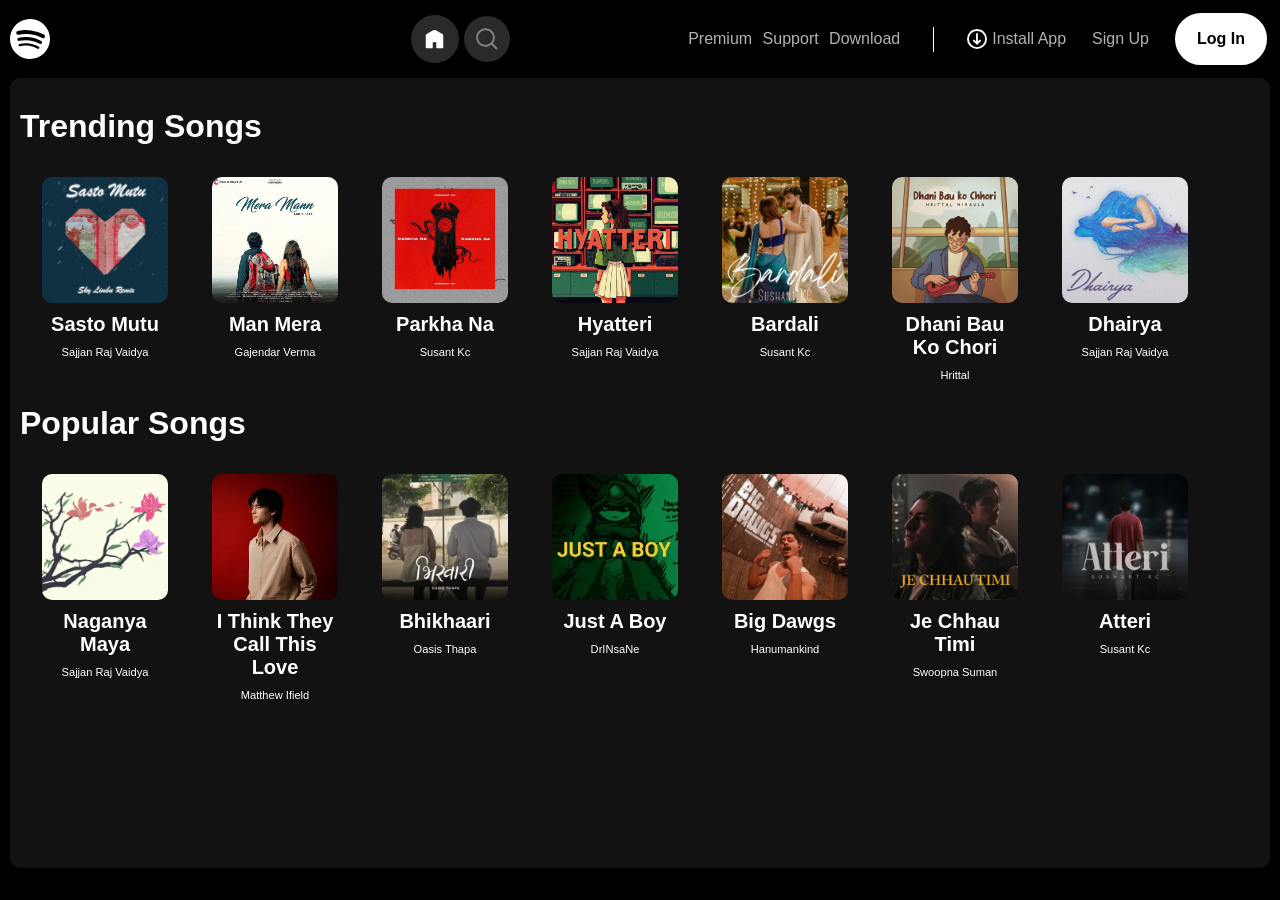
==== index.html @ b08d6bfc "Rename Spotify.html to index.html" ====
<!doctype html>
<html lang="en">
  <head>
    <meta charset="UTF-8" />
    <meta name="viewport" content="width=device-width, initial-scale=1.0" />
    <link rel="stylesheet" href="Spotify.css" />
    <title>Document</title>
  </head>
  <body>
    <header>
      <nav class="navbar">
        <div class="hamburger">
          <svg
            xmlns="http://www.w3.org/2000/svg"
            viewBox="0 0 24 24"
            width="24"
            height="24"
            color="currentColor"
            fill="white"
            stroke="currentColor"
            stroke-width="1.5"
            stroke-linecap="round"
            stroke-linejoin="round"
          >
            <path d="M4 5L20 5" />
            <path d="M4 12L20 12" />
            <path d="M4 19L20 19" />
          </svg>
        </div>
        <div class="logo">
          <svg
            role="img"
            viewBox="0 0 24 24"
            class="e-91000-logo e-91000-baseline"
            aria-label="Spotify"
            aria-hidden="false"
            width="40"
            height="40"
            data-encore-id="logoSpotify"
            style="--encore-logo-fill-color: var(--decorative-base)"
          >
            <title>Spotify</title>
            <path
              fill="#fefffe"
              d="M13.427.01C6.805-.253 1.224 4.902.961 11.524.698 18.147 5.853 23.728 12.476 23.99c6.622.263 12.203-4.892 12.466-11.514S20.049.272 13.427.01m5.066 17.579a.717.717 0 0 1-.977.268 14.4 14.4 0 0 0-5.138-1.747 14.4 14.4 0 0 0-5.42.263.717.717 0 0 1-.338-1.392c1.95-.474 3.955-.571 5.958-.29 2.003.282 3.903.928 5.647 1.92a.717.717 0 0 1 .268.978m1.577-3.15a.93.93 0 0 1-1.262.376 17.7 17.7 0 0 0-5.972-1.96 17.7 17.7 0 0 0-6.281.238.93.93 0 0 1-1.11-.71.93.93 0 0 1 .71-1.11 19.5 19.5 0 0 1 6.94-.262 19.5 19.5 0 0 1 6.599 2.165c.452.245.62.81.376 1.263m1.748-3.551a1.147 1.147 0 0 1-1.546.488 21.4 21.4 0 0 0-6.918-2.208 21.4 21.4 0 0 0-7.259.215 1.146 1.146 0 0 1-.456-2.246 23.7 23.7 0 0 1 8.034-.24 23.7 23.7 0 0 1 7.657 2.445c.561.292.78.984.488 1.546m13.612-.036-.832-.247c-1.67-.495-2.14-.681-2.14-1.353 0-.637.708-1.327 2.264-1.327 1.539 0 2.839.752 3.51 1.31.116.096.24.052.24-.098V6.935c0-.097-.027-.15-.098-.203-.83-.62-2.272-1.07-3.723-1.07-2.953 0-4.722 1.68-4.722 3.59 0 2.157 1.371 2.91 3.626 3.546l.973.274c1.689.478 1.998.902 1.998 1.556 0 1.097-.831 1.433-2.07 1.433-1.556 0-3.457-.911-4.35-2.025-.08-.098-.177-.053-.177.062v2.423c0 .097.01.141.08.22.743.814 2.52 1.53 4.59 1.53 2.546 0 4.456-1.485 4.456-3.784 0-1.787-1.052-2.865-3.625-3.635m10.107-1.76c-1.68 0-2.653 1.026-3.219 2.052V9.376c0-.08-.044-.124-.124-.124h-2.22c-.079 0-.123.044-.123.124V20.72c0 .08.044.124.124.124h2.22c.079 0 .123-.044.123-.124v-4.536c.566 1.025 1.521 2.034 3.237 2.034 2.264 0 3.89-1.955 3.89-4.581s-1.644-4.545-3.908-4.545m-.654 6.986c-1.185 0-2.211-1.167-2.618-2.458.407-1.362 1.344-2.405 2.618-2.405 1.211 0 2.051.92 2.051 2.423s-.84 2.44-2.051 2.44m40.633-6.826h-2.264c-.08 0-.115.017-.15.097l-2.282 5.483-2.29-5.483c-.035-.08-.07-.097-.15-.097h-3.661v-.584c0-.955.645-1.397 1.476-1.397.496 0 1.035.256 1.415.486.089.053.15-.008.115-.088l-.796-1.901a.26.26 0 0 0-.124-.133c-.389-.203-1.025-.38-1.644-.38-1.875 0-2.954 1.432-2.954 3.254v.743h-1.503c-.08 0-.124.044-.124.124v1.768c0 .08.044.124.124.124h1.503v6.668c0 .08.044.123.124.123h2.264c.08 0 .124-.044.124-.123v-6.668h1.936l2.812 6.11-1.512 3.325c-.044.098.009.142.097.142h2.414c.08 0 .116-.018.15-.097l4.997-11.355c.035-.08-.009-.141-.097-.141M54.964 9.04c-2.865 0-4.837 2.025-4.837 4.616 0 2.573 1.971 4.616 4.837 4.616 2.856 0 4.846-2.043 4.846-4.616 0-2.591-1.99-4.616-4.846-4.616m.008 7.065c-1.37 0-2.343-1.043-2.343-2.45 0-1.405.973-2.449 2.343-2.449 1.362 0 2.335 1.043 2.335 2.45 0 1.406-.973 2.45-2.335 2.45m33.541-6.334a1.24 1.24 0 0 0-.483-.471 1.4 1.4 0 0 0-.693-.17q-.384 0-.693.17a1.24 1.24 0 0 0-.484.471q-.174.302-.174.681 0 .375.174.677.175.3.484.471t.693.17.693-.17.483-.471.175-.676q0-.38-.175-.682m-.211 1.247a1 1 0 0 1-.394.39 1.15 1.15 0 0 1-.571.14 1.16 1.16 0 0 1-.576-.14 1 1 0 0 1-.391-.39 1.14 1.14 0 0 1-.14-.566q0-.316.14-.562t.391-.388.576-.14q.32 0 .57.14.253.141.395.39t.142.565q0 .312-.142.56m-19.835-5.78c-.85 0-1.468.6-1.468 1.396s.619 1.397 1.468 1.397c.866 0 1.485-.6 1.485-1.397 0-.796-.619-1.397-1.485-1.397m19.329 5.19a.31.31 0 0 0 .134-.262q0-.168-.132-.266-.132-.099-.381-.099h-.588v1.229h.284v-.489h.154l.374.489h.35l-.41-.518a.5.5 0 0 0 .215-.084m-.424-.109h-.26v-.3h.27q.12 0 .184.036a.12.12 0 0 1 .065.116.12.12 0 0 1-.067.111.4.4 0 0 1-.192.037M69.607 9.252h-2.263c-.08 0-.124.044-.124.124v8.56c0 .08.044.123.124.123h2.263c.08 0 .124-.044.124-.123v-8.56c0-.08-.044-.124-.124-.124m-3.333 6.605a2.1 2.1 0 0 1-1.053.257c-.725 0-1.185-.425-1.185-1.362v-3.484h2.211c.08 0 .124-.044.124-.124V9.376c0-.08-.044-.124-.124-.124h-2.21V6.944c0-.097-.063-.15-.15-.08l-3.954 3.113c-.053.044-.07.088-.07.16v1.007c0 .08.044.124.123.124h1.539v3.855c0 2.087 1.203 3.06 2.918 3.06.743 0 1.46-.194 1.884-.442.062-.035.07-.07.07-.133v-1.68c0-.088-.044-.115-.123-.07"
              transform="translate(-0.95,0)"
            ></path>
          </svg>
        </div>
        <div class="nav-item">
          <div class="home">
            <svg
              xmlns="http://www.w3.org/2000/svg"
              viewBox="0 0 24 24"
              width="35"
              height="35"
            >
              <g transform="scale(0.6) translate(8, 8)">
                <path
                  fill="white"
                  d="M13.5 1.515a3 3 0 0 0-3 0L3 5.845a2 2 0 0 0-1 1.732V21a1 1 0 0 0 1 1h6a1 1 0 0 0 1-1v-6h4v6a1 1 0 0 0 1 1h6a1 1 0 0 0 1-1V7.577a2 2 0 0 0-1-1.732z"
                ></path>
              </g>
            </svg>
          </div>
          <div class="searchicon">
            <svg
              class="mag"
              width="24"
              height="24"
              viewBox="0 0 24 24"
              fill="grey"
              xmlns="http://www.w3.org/2000/svg"
            >
              <path
                d="M10.533 1.27893C5.35215 1.27893 1.12598 5.41887 1.12598 10.5579C1.12598 15.697 5.35215 19.8369 10.533 19.8369C12.767 19.8369 14.8235 19.0671 16.4402 17.7794L20.7929 22.132C21.1834 22.5226 21.8166 22.5226 22.2071 22.132C22.5976 21.7415 22.5976 21.1083 22.2071 20.7178L17.8634 16.3741C19.1616 14.7849 19.94 12.7634 19.94 10.5579C19.94 5.41887 15.7138 1.27893 10.533 1.27893ZM3.12598 10.5579C3.12598 6.55226 6.42768 3.27893 10.533 3.27893C14.6383 3.27893 17.94 6.55226 17.94 10.5579C17.94 14.5636 14.6383 17.8369 10.533 17.8369C6.42768 17.8369 3.12598 14.5636 3.12598 10.5579Z"
              ></path>
            </svg>
            <div class="searchbar-container">
              <input
                id="Search"
                class="searchbar"
                type="text"
                placeholder="What do you want to do?"
              />
              <div class="vertical-line"></div>
              <svg
                data-encore-id="icon"
                role="img"
                aria-hidden="true"
                class="e-91000-icon e-91000-baseline"
                fill="rgb(179, 179, 179)"
                width="24"
                height="24"
                viewBox="0 0 24 24"
              >
                <path
                  d="M15 15.5c0 1.105-1.343 2-3 2s-3-.895-3-2 1.343-2 3-2 3 .895 3 2"
                ></path>
                <path
                  d="M1.513 9.37A1 1 0 0 1 2.291 9h19.418a1 1 0 0 1 .979 1.208l-2.339 11a1 1 0 0 1-.978.792H4.63a1 1 0 0 1-.978-.792l-2.339-11a1 1 0 0 1 .201-.837zM3.525 11l1.913 9h13.123l1.913-9zM4 2a1 1 0 0 1 1-1h14a1 1 0 0 1 1 1v4h-2V3H6v3H4z"
                ></path>
              </svg>
            </div>
          </div>
        </div>
        <div class="links">
          <div class="lin">
            <button
              class="lin-btn"
              onclick="window.location.href = 'https://spotify.com/premium'"
            >
              Premium
            </button>
            <button
              class="lin-btn"
              onclick="window.location.href = 'https://support.spotify.com'"
            >
              Support
            </button>
            <button
              class="lin-btn"
              onclick="window.location.href = 'https://spotify.com/download'"
            >
              Download
            </button>
          </div>
          <div class="vertical-line"></div>

          <button
            class="install lin-btn"
            onclick="window.location.href = 'https://www.spotify.com/signup'"
          >
            <svg
              data-encore-id="icon"
              role="img"
              aria-hidden="true"
              class="e-91000-icon e-91000-baseline"
              viewBox="0 0 16 16"
              width="20"
              height="20"
              fill="white"
              style="
                --encore-icon-height: var(
                  --encore-graphic-size-decorative-smaller
                );
                --encore-icon-width: var(
                  --encore-graphic-size-decorative-smaller
                );
              "
            >
              <path
                d="M4.995 8.745a.75.75 0 0 1 1.06 0L7.25 9.939V4a.75.75 0 0 1 1.5 0v5.94l1.195-1.195a.75.75 0 1 1 1.06 1.06L8 12.811l-.528-.528-.005-.005-2.472-2.473a.75.75 0 0 1 0-1.06"
              ></path>
              <path
                d="M0 8a8 8 0 1 1 16 0A8 8 0 0 1 0 8m8-6.5a6.5 6.5 0 1 0 0 13 6.5 6.5 0 0 0 0-13"
              ></path></svg
            >Install App
          </button>
          <button
            class="lin-btn"
            onclick="window.location.href = 'https://www.spotify.com/signup'"
          >
            Sign Up
          </button>
          <button
            class="lin-btn log-in"
            onclick="window.location.href = 'https://www.spotify.com/login'"
          >
            <b>Log In</b>
          </button>
        </div>
      </nav>
    </header>
    <main>
      <div class="container">
        <div class="left">
          <div class="libary">
            <h4>Your Library</h4>
            <button>+ <b>Create</b></button>
          </div>
          <div class="card 1">
            <h4>Create your first playlist</h4>
            <p>It's easy, we'll help you</p>
            <button class="cbtn">Create Playlist</button>
          </div>
          <div class="card 2">
            <h4>Let's find some podcast to follow</h4>
            <p>We'll keep you updated on new episodes</p>
            <button class="cbtn">Browse Podcasts</button>
          </div>
          <div class="card 3">
            <h4>Discover music you'll love</h4>
            <p>We'll recommend music for you to enjoy</p>
            <button class="cbtn">Discover Music</button>
          </div>
          <div class="left-footer">
            <div class="left-links">
              <a href="">Legal</a>
              <a href="">Safety & Privacy Centre</a>
              <a href="">Cookies</a>
              <a href="">About Ads</a>
              <a href="">Accessibility</a>
            </div>
            <button class="language">
              <svg
                data-encore-id="icon"
                role="img"
                aria-hidden="true"
                class="e-91000-icon e-91000-baseline"
                viewBox="0 0 16 16"
                style="
                  --encore-icon-height: var(
                    --encore-graphic-size-decorative-smaller
                  );
                  --encore-icon-width: var(
                    --encore-graphic-size-decorative-smaller
                  );
                "
              >
                <path
                  d="M8.152 16H8a8 8 0 1 1 .152 0m-.41-14.202c-.226.273-.463.713-.677 1.323-.369 1.055-.626 2.496-.687 4.129h3.547c-.06-1.633-.318-3.074-.687-4.129-.213-.61-.45-1.05-.676-1.323-.194-.235-.326-.285-.385-.296h-.044c-.055.007-.19.052-.391.296M4.877 7.25c.062-1.771.34-3.386.773-4.624q.148-.427.329-.806a6.51 6.51 0 0 0-4.436 5.43zm-3.334 1.5a6.51 6.51 0 0 0 4.436 5.43 8 8 0 0 1-.33-.806c-.433-1.238-.71-2.853-.772-4.624zm4.835 0c.061 1.633.318 3.074.687 4.129.214.61.451 1.05.677 1.323.202.244.336.29.391.297l.044-.001c.06-.01.19-.061.385-.296.226-.273.463-.713.676-1.323.37-1.055.626-2.496.687-4.129zm5.048 0c-.061 1.771-.339 3.386-.772 4.624q-.123.353-.268.674a6.5 6.5 0 0 0 4.071-5.298zm3.031-1.5a6.51 6.51 0 0 0-4.071-5.298q.145.322.268.674c.433 1.238.711 2.853.772 4.624z"
                ></path>
              </svg>
              English
            </button>
          </div>
        </div>
        <div class="right">
          <h1>Trending Songs</h1>
          <div class="playlist">
            <button class="song-card" data-song="songs/Sastomutu.mp3">
              <img
                class="song-img"
                src="songs/Sastomutu.png"
                alt=""
              />
              <h2>Sasto Mutu</h2>
              <p>Sajjan Raj Vaidya</p>
              <svg
                data-encore-id="icon"
                role="img"
                aria-hidden="true"
                class="e-91000-icon e-91000-baseline"
                viewBox="0 0 24 24"
              >
                <path
                  d="m7.05 3.606 13.49 7.788a.7.7 0 0 1 0 1.212L7.05 20.394A.7.7 0 0 1 6 19.788V4.212a.7.7 0 0 1 1.05-.606"
                ></path>
              </svg>
            </button>

            <button class="song-card" data-song="songs/Man Mera.mp3">
              <img
                class="song-img"
                src="/songs/Man mera.png"
                alt=""
              />
              <h2>Man Mera</h2>
              <p>Gajendar Verma</p>
              <svg
                data-encore-id="icon"
                role="img"
                aria-hidden="true"
                class="e-91000-icon e-91000-baseline"
                viewBox="0 0 24 24"
              >
                <path
                  d="m7.05 3.606 13.49 7.788a.7.7 0 0 1 0 1.212L7.05 20.394A.7.7 0 0 1 6 19.788V4.212a.7.7 0 0 1 1.05-.606"
                ></path>
              </svg>
            </button>
            <button class="song-card" data-song="songs/Parkha Na.mp3">
              <img
                class="song-img"
                src="/songs/Parkha Na.png"
                alt=""
              />
              <h2>Parkha Na</h2>
              <p>Susant Kc</p>
              <svg
                data-encore-id="icon"
                role="img"
                aria-hidden="true"
                class="e-91000-icon e-91000-baseline"
                viewBox="0 0 24 24"
              >
                <path
                  d="m7.05 3.606 13.49 7.788a.7.7 0 0 1 0 1.212L7.05 20.394A.7.7 0 0 1 6 19.788V4.212a.7.7 0 0 1 1.05-.606"
                ></path>
              </svg>
            </button>
            <button class="song-card" data-song="songs/Hyatteri.mp3">
              <img
                class="song-img"
                src="/songs/Hyatteri.png"
                alt=""
              />
              <h2>Hyatteri</h2>
              <p>Sajjan Raj Vaidya</p>
              <svg
                data-encore-id="icon"
                role="img"
                aria-hidden="true"
                class="e-91000-icon e-91000-baseline"
                viewBox="0 0 24 24"
              >
                <path
                  d="m7.05 3.606 13.49 7.788a.7.7 0 0 1 0 1.212L7.05 20.394A.7.7 0 0 1 6 19.788V4.212a.7.7 0 0 1 1.05-.606"
                ></path>
              </svg>
            </button>
            <button class="song-card" data-song="songs/Bardali.mp3">
              <img
                class="song-img"
                src="songs/Bardali.png"
                alt=""
              />
              <h2>Bardali</h2>
              <p>Susant Kc</p>
              <svg
                data-encore-id="icon"
                role="img"
                aria-hidden="true"
                class="e-91000-icon e-91000-baseline"
                viewBox="0 0 24 24"
              >
                <path
                  d="m7.05 3.606 13.49 7.788a.7.7 0 0 1 0 1.212L7.05 20.394A.7.7 0 0 1 6 19.788V4.212a.7.7 0 0 1 1.05-.606"
                ></path>
              </svg>
            </button>
            <button class="song-card" data-song="songs/Dhani bau ko chori.mp3">
              <img
                class="song-img"
                src="/songs/Dhani bau ko chori.png"
                alt=""
              />
              <h2>Dhani Bau Ko Chori</h2>
              <p>Hrittal</p>
              <svg
                data-encore-id="icon"
                role="img"
                aria-hidden="true"
                class="e-91000-icon e-91000-baseline"
                viewBox="0 0 24 24"
              >
                <path
                  d="m7.05 3.606 13.49 7.788a.7.7 0 0 1 0 1.212L7.05 20.394A.7.7 0 0 1 6 19.788V4.212a.7.7 0 0 1 1.05-.606"
                ></path>
              </svg>
            </button>
            <button class="song-card" data-song="songs/Dhairya.mp3">
              <img
                class="song-img"
                src="/songs/Dhairya.png"
                alt=""
              />
              <h2>Dhairya</h2>
              <p>Sajjan Raj Vaidya</p>
              <svg
                data-encore-id="icon"
                role="img"
                aria-hidden="true"
                class="e-91000-icon e-91000-baseline"
                viewBox="0 0 24 24"
              >
                <path
                  d="m7.05 3.606 13.49 7.788a.7.7 0 0 1 0 1.212L7.05 20.394A.7.7 0 0 1 6 19.788V4.212a.7.7 0 0 1 1.05-.606"
                ></path>
              </svg>
            </button>
          </div>
          <h1>Popular Songs</h1>
          <div class="playlist">
            <button class="song-card" data-song="songs/Naganya Maya.mp3">
              <img
                class="song-img"
                src="songs/Naganya Maya.png"
                alt=""
              />
              <h2>Naganya Maya</h2>
              <p>Sajjan Raj Vaidya</p>
              <svg
                data-encore-id="icon"
                role="img"
                aria-hidden="true"
                class="e-91000-icon e-91000-baseline"
                viewBox="0 0 24 24"
              >
                <path
                  d="m7.05 3.606 13.49 7.788a.7.7 0 0 1 0 1.212L7.05 20.394A.7.7 0 0 1 6 19.788V4.212a.7.7 0 0 1 1.05-.606"
                ></path>
              </svg>
            </button>

            <button class="song-card" data-song="songs/I Think They Call This Love.mp3">
              <img
                class="song-img"
                src="songs/I Think They Call This Love .png"
                alt=""
              />
              <h2>I Think They Call This Love</h2>
              <p>Matthew Ifield</p>
              <svg
                data-encore-id="icon"
                role="img"
                aria-hidden="true"
                class="e-91000-icon e-91000-baseline"
                viewBox="0 0 24 24"
              >
                <path
                  d="m7.05 3.606 13.49 7.788a.7.7 0 0 1 0 1.212L7.05 20.394A.7.7 0 0 1 6 19.788V4.212a.7.7 0 0 1 1.05-.606"
                ></path>
              </svg>
            </button>
            <button class="song-card" data-song="songs/Bhikhaari.mp3">
              <img
                class="song-img"
                src="songs/Bhikhaari.png"
                alt=""
              />
              <h2>Bhikhaari</h2>
              <p>Oasis Thapa</p>
              <svg
                data-encore-id="icon"
                role="img"
                aria-hidden="true"
                class="e-91000-icon e-91000-baseline"
                viewBox="0 0 24 24"
              >
                <path
                  d="m7.05 3.606 13.49 7.788a.7.7 0 0 1 0 1.212L7.05 20.394A.7.7 0 0 1 6 19.788V4.212a.7.7 0 0 1 1.05-.606"
                ></path>
              </svg>
            </button>
            <button class="song-card" data-song="songs/Just A Boy.mp3">
              <img
                class="song-img"
                src="songs/Just A Boy.png"
                alt=""
              />
              <h2>Just A Boy</h2>
              <p>DrINsaNe</p>
              <svg
                data-encore-id="icon"
                role="img"
                aria-hidden="true"
                class="e-91000-icon e-91000-baseline"
                viewBox="0 0 24 24"
              >
                <path
                  d="m7.05 3.606 13.49 7.788a.7.7 0 0 1 0 1.212L7.05 20.394A.7.7 0 0 1 6 19.788V4.212a.7.7 0 0 1 1.05-.606"
                ></path>
              </svg>
            </button>
            <button class="song-card" data-song="songs/Big Dawgs.mp3">
              <img
                class="song-img"
                src="songs/Big Dawgs.png"
                alt=""
              />
              <h2>Big Dawgs</h2>
              <p>Hanumankind</p>
              <svg
                data-encore-id="icon"
                role="img"
                aria-hidden="true"
                class="e-91000-icon e-91000-baseline"
                viewBox="0 0 24 24"
              >
                <path
                  d="m7.05 3.606 13.49 7.788a.7.7 0 0 1 0 1.212L7.05 20.394A.7.7 0 0 1 6 19.788V4.212a.7.7 0 0 1 1.05-.606"
                ></path>
              </svg>
            </button>
            <button class="song-card" data-song="songs/Je Chhau Timi.mp3">
              <img
                class="song-img"
                src="songs/Je Chhau Timi.png"
                alt=""
              />
              <h2>Je Chhau Timi</h2>
              <p>Swoopna Suman</p>
              <svg
                data-encore-id="icon"
                role="img"
                aria-hidden="true"
                class="e-91000-icon e-91000-baseline"
                viewBox="0 0 24 24"
              >
                <path
                  d="m7.05 3.606 13.49 7.788a.7.7 0 0 1 0 1.212L7.05 20.394A.7.7 0 0 1 6 19.788V4.212a.7.7 0 0 1 1.05-.606"
                ></path>
              </svg>
            </button>
            <button class="song-card" data-song="songs/Atteri.mp3">
              <img
                class="song-img"
                src="songs/Atteri.png"
                alt=""
              />
              <h2>Atteri</h2>
              <p>Susant Kc</p>
              <svg
                data-encore-id="icon"
                role="img"
                aria-hidden="true"
                class="e-91000-icon e-91000-baseline"
                viewBox="0 0 24 24"
              >
                <path
                  d="m7.05 3.606 13.49 7.788a.7.7 0 0 1 0 1.212L7.05 20.394A.7.7 0 0 1 6 19.788V4.212a.7.7 0 0 1 1.05-.606"
                ></path>
              </svg>
            </button>
          </div>
          <div class="controls">
            <audio id="song" src="Sastomutui"></audio>
            <div class="songs">
              <img src="https://source.boomplaymusic.com/group10/M00/01/06/5c0cf55084264440be12aab84a6d9f19_464_464.webp"" alt="">
            </div>
            <div class="playbar-btn">
              <button class="previous media">
                <svg
                  xmlns="http://www.w3.org/2000/svg"
                  viewBox="0 0 24 24"
                  width="24"
                  height="24"
                  color="currentColor"
                  fill="white"
                  stroke="currentColor"
                  stroke-width="1.5"
                  stroke-linejoin="round"
                >
                  <path
                    d="M8.06492 12.6258C8.31931 13.8374 9.67295 14.7077 12.3802 16.4481C15.3247 18.3411 16.797 19.2876 17.9895 18.9229C18.3934 18.7994 18.7654 18.5823 19.0777 18.2876C20 17.4178 20 15.6118 20 12C20 8.38816 20 6.58224 19.0777 5.71235C18.7654 5.41773 18.3934 5.20057 17.9895 5.07707C16.797 4.71243 15.3247 5.6589 12.3802 7.55186C9.67295 9.29233 8.31931 10.1626 8.06492 11.3742C7.97836 11.7865 7.97836 12.2135 8.06492 12.6258Z"
                  />
                  <path d="M4 4L4 20" />
                </svg>
              </button>
              <button class="play media">
                <svg
                  xmlns="http://www.w3.org/2000/svg"
                  viewBox="0 0 24 24"
                  width="24"
                  height="24"
                  color="currentColor"
                  fill="white"
                  stroke="currentColor"
                  stroke-width="1.5"
                  stroke-linejoin="round"
                >
                  <path id="play-group"
                    d="M18.8906 12.846C18.5371 14.189 16.8667 15.138 13.5257 17.0361C10.296 18.8709 8.6812 19.7884 7.37983 19.4196C6.8418 19.2671 6.35159 18.9776 5.95624 18.5787C5 17.6139 5 15.7426 5 12C5 8.2574 5 6.3861 5.95624 5.42132C6.35159 5.02245 6.8418 4.73288 7.37983 4.58042C8.6812 4.21165 10.296 5.12907 13.5257 6.96393C16.8667 8.86197 18.5371 9.811 18.8906 11.154C19.0365 11.7084 19.0365 12.2916 18.8906 12.846Z"
                  />
                  <g id="pause-group" style="display: none;">
                    <path d="M4 7C4 5.58579 4 4.87868 4.43934 4.43934C4.87868 4 5.58579 4 7 4C8.41421 4 9.12132 4 9.56066 4.43934C10 4.87868 10 5.58579 10 7V17C10 18.4142 10 19.1213 9.56066 19.5607C9.12132 20 8.41421 20 7 20C5.58579 20 4.87868 20 4.43934 19.5607C4 19.1213 4 18.4142 4 17V7Z"/>
                    <path d="M14 7C14 5.58579 14 4.87868 14.4393 4.43934C14.8787 4 15.5858 4 17 4C18.4142 4 19.1213 4 19.5607 4.43934C20 4.87868 20 5.58579 20 7V17C20 18.4142 20 19.1213 19.5607 19.5607C19.1213 20 18.4142 20 17 20C15.5858 20 14.8787 20 14.4393 19.5607C14 19.1213 14 18.4142 14 17V7Z"/>
                 </g>
                </svg>
              </button>
              <button class="next media">
                <svg
                  xmlns="http://www.w3.org/2000/svg"
                  viewBox="0 0 24 24"
                  width="24"
                  height="24"
                  color="currentColor"
                  fill="white"
                  stroke="currentColor"
                  stroke-width="1.5"
                  stroke-linejoin="round"
                >
                  <path
                    d="M15.9351 12.6258C15.6807 13.8374 14.327 14.7077 11.6198 16.4481C8.67528 18.3411 7.20303 19.2876 6.01052 18.9229C5.60662 18.7994 5.23463 18.5823 4.92227 18.2876C4 17.4178 4 15.6118 4 12C4 8.38816 4 6.58224 4.92227 5.71235C5.23463 5.41773 5.60662 5.20057 6.01052 5.07707C7.20304 4.71243 8.67528 5.6589 11.6198 7.55186C14.327 9.29233 15.6807 10.1626 15.9351 11.3742C16.0216 11.7865 16.0216 12.2135 15.9351 12.6258Z"
                  />
                  <path d="M20 5V19" />
                </svg>
              </button>
            </div>
          </div>
        </div>
      </div>
    </main>
    <script src="Spotify.js"></script>
  </body>
</html>
---- Spotify.css ----
* {
  padding: 0;
  margin: 0;
  box-sizing: border-box;
}
body {
  background-color: #000000; /* Spotify's dark gray */
  color: white;
  font-family: "Circular", sans-serif;
  /* Add Google Fonts link in HTML */
  padding: 0;
  margin: 0;
  display: flex;
  flex-direction: column;
  height: 100vh;
}

.main-layout {
  display: flex;
  flex: 1; /* Takes up all space except the playbar */
  overflow: hidden; /* Prevents the whole page from scrolling */
}
.navbar {
  display: flex;
  align-items: center;
  justify-content: center;
  padding: 0px 10px;
  padding-top: 10px;
  margin: 0px;
}
.logo {
  flex: 1;
  display: flex;
  justify-content: flex-start;
}
.nav-item {
  flex: 2;
  display: flex;
  align-items: center;
  justify-content: center;
  gap: 8px;
}
.links {
  display: flex;
  align-items: center;
  justify-content: flex-end;
  gap: 20px;
}
.home {
  background-color: #2a2a2a;
  border: 2px solid #2a2a2a;
  border-radius: 50%;
  padding: 0;
  width: 48px;
  height: 48px;
  display: flex;
  align-items: center;
  justify-content: center;
  transition:
    transform 0.2s ease,
    background-color 0.2s ease;
  cursor: pointer;
}
.home:hover {
  transform: scale(1.05);
  -webkit-transform: scale(1.05);
  -moz-transform: scale(1.05);
  -ms-transform: scale(1.05);
  -o-transform: scale(1.05);
}
.nav-item {
  gap: 5px;
}
.searchicon {
  width: 100%;
  height: 48px;
  max-width: 420px;
  display: flex;
  align-items: center;
  padding: 0px 15px;
  gap: 10px;
  background-color: #2a2a2a;
  border-radius: 500px;
  -webkit-border-radius: 500px;
  -moz-border-radius: 500px;
  -ms-border-radius: 500px;
  -o-border-radius: 500px;
  cursor: pointer;
}
.searchicon:hover {
  border: 1px solid rgb(122, 122, 122);
}
.searchicon:focus-within {
  border: 2px solid rgb(255, 255, 255);
}
.mag {
  transition: transform 0.2s ease;
}
.searchicon:hover .mag {
  transform: scale(1.15);
  fill: white;
}
.install {
  display: flex;
  align-items: center;
  justify-content: center;
  gap: 5px;
}
.searchbar {
  background-color: transparent;
  flex: 1;
  border: none;
  outline: none;
  font-size: 16px;
  width: 100%;
  color: white;
}

.lin-btn {
  background-color: transparent;
  border: none;
  color: rgb(179, 179, 179);
  font-size: 16px;
  cursor: pointer;
  transition: transform 0.2s ease;
  margin: 3px;
}
.lin-btn:hover {
  transform: scale(1.15); /*Scalesthebuttonupto105%size*/
  color: white;
  -webkit-transform: scale(1.15);
  -moz-transform: scale(1.15);
  -ms-transform: scale(1.15);
  -o-transform: scale(1.15);
}
.lin-btn:active {
  transform: scale(0.95); /* Shrinks slightly when clicked for a 'press' feel */
}
.vertical-line {
  height: 25px;
  width: 1px;
  background-color: white; /* Subtle divider color */
  margin: 0 10px;
}
.lin {
  gap: 2px;
}
.log-in {
  background-color: white;
  border: 2px solid white;
  color: black;
  border-radius: 100px;
  padding: 15px 20px;
}
.log-in:hover {
  color: black;
  border: 2px solid white;
  transform: scale(1.05);
  background-color: #f6f6f6;
  -webkit-transform: scale(1.05);
  -moz-transform: scale(1.05);
  -ms-transform: scale(1.05);
  -o-transform: scale(1.05);
}
.searchbar-container {
  display: flex;
  align-items: center;
  flex: 1;
  gap: 10px;
}
.container {
  position: relative;
  display: flex;
  justify-content: center;
  align-items: flex-start;
  gap: 10px;
  padding: 10px;
  height: 90vh;
  width: 100%;
}
.left {
  width: 20%;
  height: 100%;
  background-color: #121212;
  border-radius: 10px;
  display: flex;
  flex-direction: column;
  gap: 15px;
  padding: 10px;
  -webkit-border-radius: 10px;
  -moz-border-radius: 10px;
  -ms-border-radius: 10px;
  -o-border-radius: 10px;
}
.right {
  width: 80%;
  min-height: 100%;
  height: auto;
  padding: 10px 30px;
  background-color: #121212;
  border-radius: 10px;
  overflow-y: auto;
}

.libary {
  display: flex;
  align-items: center;
  justify-content: space-between;
  padding: 10px;
}
.libary button {
  background-color: #2a2a2a;
  color: white;
  border: 2px solid #2a2a2a;
  border-radius: 100px;
  padding: 7px 15px;
  transition: transform 0.2s ease;
  -webkit-transition: transform 0.2s ease;
  -moz-transition: transform 0.2s ease;
  -ms-transition: transform 0.2s ease;
  -o-transition: transform 0.2s ease;
}
.libary button:hover {
  transform: scale(1.05);
  -webkit-transform: scale(1.05);
  -moz-transform: scale(1.05);
  -ms-transform: scale(1.05);
  -o-transform: scale(1.05);
}
.card {
  background-color: #1f1f1f;
  border-radius: 10px;
  padding: 20px 20px;
  display: flex;
  flex-direction: column;
  margin: 5px;
  gap: 10px;
}
.cbtn {
  background-color: white;
  color: black;
  border: 2px solid white;
  border-radius: 100px;
  padding: 7px 15px;
  max-width: 150px;
  font-weight: bold;
}
h4 {
  margin: 0;
}
p {
  font-size: smaller;
}
.left-links {
  display: flex;
  flex-wrap: wrap;
  align-items: center;
  width: 300px;
  padding: 10px;
  gap: 20px;
}
.left-links a {
  color: rgb(179, 179, 179);
  text-decoration: none;
  font-size: small;
}
.left-footer {
  margin-top: auto;
  padding: 20px;
}
.language {
  background-color: transparent;
  border: 1px solid rgb(122, 122, 122);
  color: rgb(179, 179, 179);
  border-radius: 100px;
  padding: 7px 15px;
  width: 100px;
  display: flex;
  align-items: center;
  justify-content: center;
  gap: 5px;
  transition: transform 0.2s ease;
  -webkit-transition: transform 0.2s ease;
  -moz-transition: transform 0.2s ease;
  -ms-transition: transform 0.2s ease;
  -o-transition: transform 0.2s ease;
}
.language:hover {
  transform: scale(1.05);
  border: 1px solid white;
  color: white;
  -webkit-transform: scale(1.05);
  -moz-transform: scale(1.05);
  -ms-transform: scale(1.05);
  -o-transform: scale(1.05);
}

.right h1 {
  margin-bottom: 20px;
  margin-top: 20px;
}
.song-card {
  position: relative;
  width: fit-content;
  border-radius: 10px;
  padding: 10px;
  display: flex;
  flex-direction: column;
  align-items: center;
  gap: 10px;
  background-color: transparent;
  border-color: transparent;
  color: white;
}
.song-card h2{
  max-width: 150px;   /* match your card width */
  white-space: normal;
  overflow-wrap: break-word;
  text-align: center;
}

.song-img {
  width: 150px;
  height: 150px;
  border-radius: 10px;
  -webkit-border-radius: 10px;
  -moz-border-radius: 10px;
  -ms-border-radius: 10px;
  -o-border-radius: 10px;
}
.playlist {
  display: flex;
  gap: 20px;
  flex-wrap: wrap;
  justify-content: flex-start;
  margin: 10px;
  margin-bottom: 20px;
}
.song-card svg {
  position: absolute;
  right: 15px;
  bottom: 35%;
  opacity: 0;
  fill: rgb(7, 7, 7);
  transition: opacity 0.2s ease;
  width: 25px;
  height: 25px;
  padding: 5px;
  height: fit-content;
  background-color: #1db954;
  border: #1db954 solid 2px;
  border-radius: 500px;
  transition: background-color 0.4s ease;
  transform: translateY(10px);
  transition:
    opacity 0.4s ease,
    transform 0.3s ease;
  -webkit-transition:
    opacity 0.4s ease,
    transform 0.3s ease;
  -moz-transition:
    opacity 0.4s ease,
    transform 0.3s ease;
  -ms-transition:
    opacity 0.4s ease,
    transform 0.3s ease;
  -o-transition:
    opacity 0.4s ease,
    transform 0.3s ease;
}
.song-card:hover svg {
  opacity: 1;
  transform: translateY(0);
}

.song-card:hover {
  /* This creates the 'Transparent top, solid bottom' effect */
  background: linear-gradient(
    to bottom,
    rgba(18, 18, 18, 0) 0%,
    /* Fully transparent at the very top */ rgba(30, 30, 30, 0.6) 40%,
    /* Starts getting darker near the middle */ rgba(40, 40, 40, 1) 100%
      /* Solid dark gray at the bottom */
  );
}
.hamburger {
  display: none;
}
.controls {
  position: fixed;
  bottom: 40px;
  right: 13px;
  background-color: #1f1f1f;
  display: flex;
  align-items: center;
  justify-content: center;
  border-radius: 10px;
  height: 100px;
  padding: 10px;
  margin: 10px;
  width: 77.5%;
  display: none;
}
.media {
  background-color: transparent;
  border: none;
  color: white;
}
.media svg {
  width: 35px;
  height: 35px;
}
.songs img {
  width: 90px;
  height: 90px;
  border-radius: 10px;
}
.songs {
  display: flex;
  justify-content: flex-start;
  align-items: center;
}
.playbar-btn {
  display: flex;
  flex: 2;
  align-items: center;
  justify-content: center;
}
.play.media.is-active {
    background: transparent;
    border-color: #1db954;
    box-shadow: none;
}

@media (max-width: 1786px) {
  .left {
    position: absolute;
    left: -100%;
    transition: all 0.3s ease;
    -webkit-transition: all 0.3s ease;
    -moz-transition: all 0.3s ease;
    -ms-transition: all 0.3s ease;
    -o-transition: all 0.3s ease;
  }
  .container {
    padding: 0;
    margin: 0;
    gap: 0;
    justify-content: flex-start;
    width: 100vw;
    padding: 10px;
  }
  .right {
    width: 100%;
    margin: 0;
    padding: 10px;
  }
  .song-card {
    width: 150px; /* Smaller width for mobile */
    height: 220px; /* Adjusted height */
    padding: 10px; /* Less internal spacing */
  }

  .song-card img {
    width: 100%; /* Let the image fill the new card width */
    height: auto;
  }
  .controls {
    position: fixed;
    bottom: 0;
    right: 0;
    background-color: #1f1f1f;
    width: fit-content;
    height: fit-content;
    display: flex;
    justify-content: center;
    align-items: center;
    flex-direction: column;
    border-radius: 10px;
    padding: 10px;
    gap: 10px;
    display: none;
  }
  .media svg {
    width: 20px;
    height: 20px;
  }
  .searchbar-container {
    display: none;
  }
  .searchicon {
    padding: 11px;
    margin: 0;
    width: fit-content;
    height: fit-content;
    border-radius: 500px;
    -webkit-border-radius: 500px;
    -moz-border-radius: 500px;
    -ms-border-radius: 500px;
    -o-border-radius: 500px;
    display: flex;
    justify-content: center;
    align-items: center;
  }
}
@media (max-width: 532px) {
  .right {
    display: flex;
    align-items: center;
    justify-content: center;
    flex-direction: column;
  }
  .playlist{
    justify-content: center;
  }

  .song-card {
    width: 90%; /* Smaller width for mobile */
    height: 90%; /* Adjusted height */
    padding: 10px; /* Less internal spacing */
  }
  .song-card img {
    width: 90%;
  }
  .links{
    display: none;
  }
}
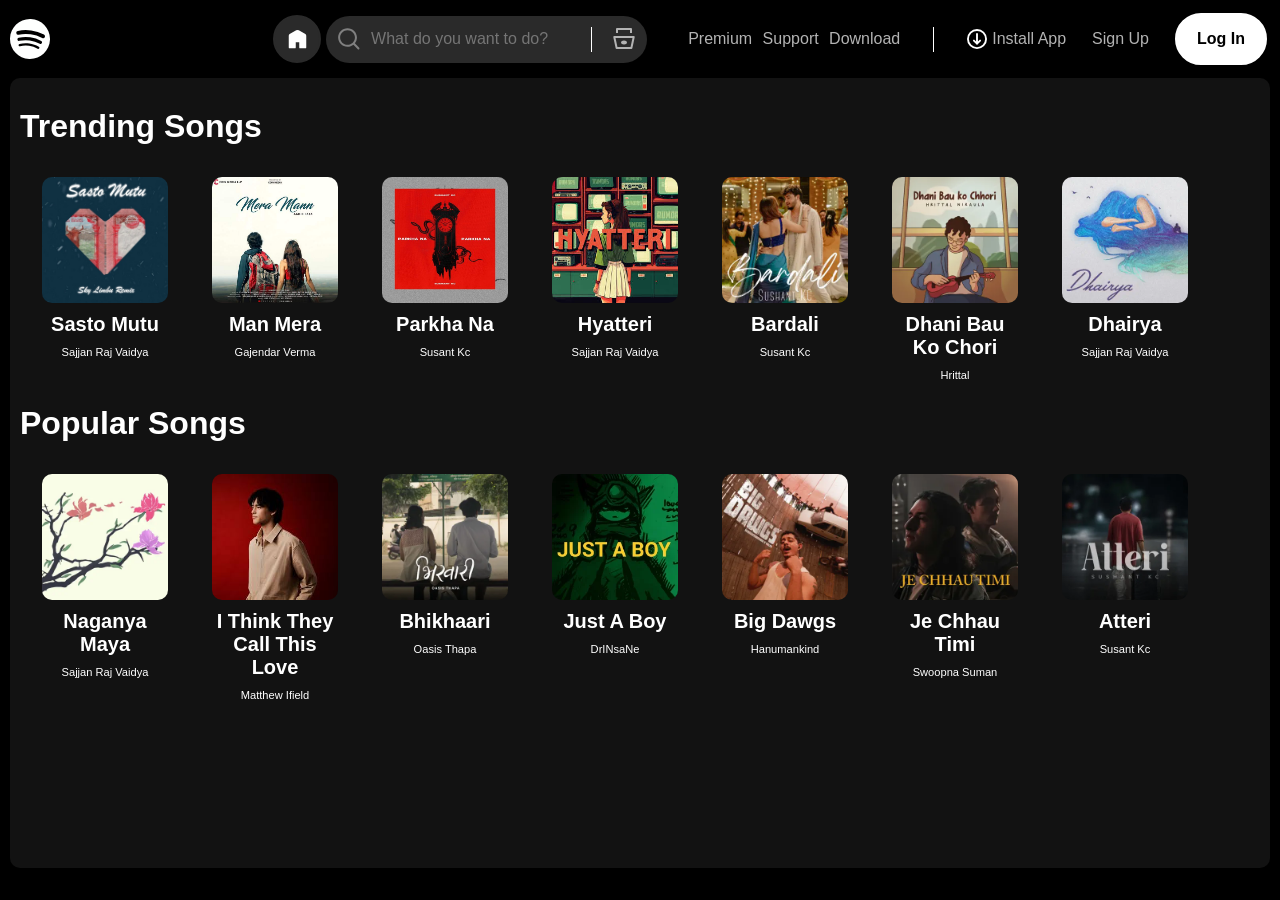
==== commit 2c002624: "modified:   Spotify.css 	modified:   Spotify.js 	modified:   index.html" ====
--- a/index.html
+++ b/index.html
@@ -9,24 +9,6 @@
   <body>
     <header>
       <nav class="navbar">
-        <div class="hamburger">
-          <svg
-            xmlns="http://www.w3.org/2000/svg"
-            viewBox="0 0 24 24"
-            width="24"
-            height="24"
-            color="currentColor"
-            fill="white"
-            stroke="currentColor"
-            stroke-width="1.5"
-            stroke-linecap="round"
-            stroke-linejoin="round"
-          >
-            <path d="M4 5L20 5" />
-            <path d="M4 12L20 12" />
-            <path d="M4 19L20 19" />
-          </svg>
-        </div>
         <div class="logo">
           <svg
             role="img"
@@ -170,6 +152,24 @@
             <b>Log In</b>
           </button>
         </div>
+        <div class="hamburger">
+          <svg
+            xmlns="http://www.w3.org/2000/svg"
+            viewBox="0 0 24 24"
+            width="40"
+            height="40"
+            color="currentColor"
+            fill="white"
+            stroke="currentColor"
+            stroke-width="1.5"
+            stroke-linecap="round"
+            stroke-linejoin="round"
+          >
+            <path d="M4 5L20 5" />
+            <path d="M4 12L20 12" />
+            <path d="M4 19L20 19" />
+          </svg>
+        </div>
       </nav>
     </header>
     <main>
@@ -230,11 +230,7 @@
           <h1>Trending Songs</h1>
           <div class="playlist">
             <button class="song-card" data-song="songs/Sastomutu.mp3">
-              <img
-                class="song-img"
-                src="songs/Sastomutu.png"
-                alt=""
-              />
+              <img class="song-img" src="songs/Sastomutu.png" alt="" />
               <h2>Sasto Mutu</h2>
               <p>Sajjan Raj Vaidya</p>
               <svg
@@ -251,11 +247,7 @@
             </button>
 
             <button class="song-card" data-song="songs/Man Mera.mp3">
-              <img
-                class="song-img"
-                src="/songs/Man mera.png"
-                alt=""
-              />
+              <img class="song-img" src="songs/Man mera.png" alt="" />
               <h2>Man Mera</h2>
               <p>Gajendar Verma</p>
               <svg
@@ -271,11 +263,7 @@
               </svg>
             </button>
             <button class="song-card" data-song="songs/Parkha Na.mp3">
-              <img
-                class="song-img"
-                src="/songs/Parkha Na.png"
-                alt=""
-              />
+              <img class="song-img" src="songs/Parkha Na.png" alt="" />
               <h2>Parkha Na</h2>
               <p>Susant Kc</p>
               <svg
@@ -291,11 +279,7 @@
               </svg>
             </button>
             <button class="song-card" data-song="songs/Hyatteri.mp3">
-              <img
-                class="song-img"
-                src="/songs/Hyatteri.png"
-                alt=""
-              />
+              <img class="song-img" src="songs/Hyatteri.png" alt="" />
               <h2>Hyatteri</h2>
               <p>Sajjan Raj Vaidya</p>
               <svg
@@ -311,11 +295,7 @@
               </svg>
             </button>
             <button class="song-card" data-song="songs/Bardali.mp3">
-              <img
-                class="song-img"
-                src="songs/Bardali.png"
-                alt=""
-              />
+              <img class="song-img" src="songs/Bardali.png" alt="" />
               <h2>Bardali</h2>
               <p>Susant Kc</p>
               <svg
@@ -331,11 +311,7 @@
               </svg>
             </button>
             <button class="song-card" data-song="songs/Dhani bau ko chori.mp3">
-              <img
-                class="song-img"
-                src="/songs/Dhani bau ko chori.png"
-                alt=""
-              />
+              <img class="song-img" src="songs/Dhani bau ko chori.png" alt="" />
               <h2>Dhani Bau Ko Chori</h2>
               <p>Hrittal</p>
               <svg
@@ -351,11 +327,7 @@
               </svg>
             </button>
             <button class="song-card" data-song="songs/Dhairya.mp3">
-              <img
-                class="song-img"
-                src="/songs/Dhairya.png"
-                alt=""
-              />
+              <img class="song-img" src="songs/Dhairya.png" alt="" />
               <h2>Dhairya</h2>
               <p>Sajjan Raj Vaidya</p>
               <svg
@@ -374,11 +346,7 @@
           <h1>Popular Songs</h1>
           <div class="playlist">
             <button class="song-card" data-song="songs/Naganya Maya.mp3">
-              <img
-                class="song-img"
-                src="songs/Naganya Maya.png"
-                alt=""
-              />
+              <img class="song-img" src="songs/Naganya Maya.png" alt="" />
               <h2>Naganya Maya</h2>
               <p>Sajjan Raj Vaidya</p>
               <svg
@@ -394,7 +362,10 @@
               </svg>
             </button>
 
-            <button class="song-card" data-song="songs/I Think They Call This Love.mp3">
+            <button
+              class="song-card"
+              data-song="songs/I Think They Call This Love.mp3"
+            >
               <img
                 class="song-img"
                 src="songs/I Think They Call This Love .png"
@@ -415,11 +386,7 @@
               </svg>
             </button>
             <button class="song-card" data-song="songs/Bhikhaari.mp3">
-              <img
-                class="song-img"
-                src="songs/Bhikhaari.png"
-                alt=""
-              />
+              <img class="song-img" src="songs/Bhikhaari.png" alt="" />
               <h2>Bhikhaari</h2>
               <p>Oasis Thapa</p>
               <svg
@@ -435,11 +402,7 @@
               </svg>
             </button>
             <button class="song-card" data-song="songs/Just A Boy.mp3">
-              <img
-                class="song-img"
-                src="songs/Just A Boy.png"
-                alt=""
-              />
+              <img class="song-img" src="songs/Just A Boy.png" alt="" />
               <h2>Just A Boy</h2>
               <p>DrINsaNe</p>
               <svg
@@ -455,11 +418,7 @@
               </svg>
             </button>
             <button class="song-card" data-song="songs/Big Dawgs.mp3">
-              <img
-                class="song-img"
-                src="songs/Big Dawgs.png"
-                alt=""
-              />
+              <img class="song-img" src="songs/Big Dawgs.png" alt="" />
               <h2>Big Dawgs</h2>
               <p>Hanumankind</p>
               <svg
@@ -475,11 +434,7 @@
               </svg>
             </button>
             <button class="song-card" data-song="songs/Je Chhau Timi.mp3">
-              <img
-                class="song-img"
-                src="songs/Je Chhau Timi.png"
-                alt=""
-              />
+              <img class="song-img" src="songs/Je Chhau Timi.png" alt="" />
               <h2>Je Chhau Timi</h2>
               <p>Swoopna Suman</p>
               <svg
@@ -495,11 +450,7 @@
               </svg>
             </button>
             <button class="song-card" data-song="songs/Atteri.mp3">
-              <img
-                class="song-img"
-                src="songs/Atteri.png"
-                alt=""
-              />
+              <img class="song-img" src="songs/Atteri.png" alt="" />
               <h2>Atteri</h2>
               <p>Susant Kc</p>
               <svg
@@ -516,9 +467,9 @@
             </button>
           </div>
           <div class="controls">
-            <audio id="song" src="Sastomutui"></audio>
-            <div class="songs">
-              <img src="https://source.boomplaymusic.com/group10/M00/01/06/5c0cf55084264440be12aab84a6d9f19_464_464.webp"" alt="">
+            <audio id="song"></audio>
+            <div class="player-img">
+              <img src="" alt="" />
             </div>
             <div class="playbar-btn">
               <button class="previous media">
@@ -551,13 +502,18 @@
                   stroke-width="1.5"
                   stroke-linejoin="round"
                 >
-                  <path id="play-group"
+                  <path
+                    id="play-group"
                     d="M18.8906 12.846C18.5371 14.189 16.8667 15.138 13.5257 17.0361C10.296 18.8709 8.6812 19.7884 7.37983 19.4196C6.8418 19.2671 6.35159 18.9776 5.95624 18.5787C5 17.6139 5 15.7426 5 12C5 8.2574 5 6.3861 5.95624 5.42132C6.35159 5.02245 6.8418 4.73288 7.37983 4.58042C8.6812 4.21165 10.296 5.12907 13.5257 6.96393C16.8667 8.86197 18.5371 9.811 18.8906 11.154C19.0365 11.7084 19.0365 12.2916 18.8906 12.846Z"
                   />
-                  <g id="pause-group" style="display: none;">
-                    <path d="M4 7C4 5.58579 4 4.87868 4.43934 4.43934C4.87868 4 5.58579 4 7 4C8.41421 4 9.12132 4 9.56066 4.43934C10 4.87868 10 5.58579 10 7V17C10 18.4142 10 19.1213 9.56066 19.5607C9.12132 20 8.41421 20 7 20C5.58579 20 4.87868 20 4.43934 19.5607C4 19.1213 4 18.4142 4 17V7Z"/>
-                    <path d="M14 7C14 5.58579 14 4.87868 14.4393 4.43934C14.8787 4 15.5858 4 17 4C18.4142 4 19.1213 4 19.5607 4.43934C20 4.87868 20 5.58579 20 7V17C20 18.4142 20 19.1213 19.5607 19.5607C19.1213 20 18.4142 20 17 20C15.5858 20 14.8787 20 14.4393 19.5607C14 19.1213 14 18.4142 14 17V7Z"/>
-                 </g>
+                  <g id="pause-group" style="display: none">
+                    <path
+                      d="M4 7C4 5.58579 4 4.87868 4.43934 4.43934C4.87868 4 5.58579 4 7 4C8.41421 4 9.12132 4 9.56066 4.43934C10 4.87868 10 5.58579 10 7V17C10 18.4142 10 19.1213 9.56066 19.5607C9.12132 20 8.41421 20 7 20C5.58579 20 4.87868 20 4.43934 19.5607C4 19.1213 4 18.4142 4 17V7Z"
+                    />
+                    <path
+                      d="M14 7C14 5.58579 14 4.87868 14.4393 4.43934C14.8787 4 15.5858 4 17 4C18.4142 4 19.1213 4 19.5607 4.43934C20 4.87868 20 5.58579 20 7V17C20 18.4142 20 19.1213 19.5607 19.5607C19.1213 20 18.4142 20 17 20C15.5858 20 14.8787 20 14.4393 19.5607C14 19.1213 14 18.4142 14 17V7Z"
+                    />
+                  </g>
                 </svg>
               </button>
               <button class="next media">
--- a/Spotify.css
+++ b/Spotify.css
@@ -312,8 +312,8 @@
   border-color: transparent;
   color: white;
 }
-.song-card h2{
-  max-width: 150px;   /* match your card width */
+.song-card h2 {
+  max-width: 150px; /* match your card width */
   white-space: normal;
   overflow-wrap: break-word;
   text-align: center;
@@ -338,13 +338,12 @@
 }
 .song-card svg {
   position: absolute;
-  right: 15px;
-  bottom: 35%;
+  right: 17px;
+  bottom: 42%;
   opacity: 0;
   fill: rgb(7, 7, 7);
   transition: opacity 0.2s ease;
-  width: 25px;
-  height: 25px;
+  width: 45px;
   padding: 5px;
   height: fit-content;
   background-color: #1db954;
@@ -410,12 +409,12 @@
   width: 35px;
   height: 35px;
 }
-.songs img {
+.player-img img {
   width: 90px;
   height: 90px;
   border-radius: 10px;
 }
-.songs {
+.player-img {
   display: flex;
   justify-content: flex-start;
   align-items: center;
@@ -425,11 +424,6 @@
   flex: 2;
   align-items: center;
   justify-content: center;
-}
-.play.media.is-active {
-    background: transparent;
-    border-color: #1db954;
-    box-shadow: none;
 }
 
 @media (max-width: 1786px) {
@@ -485,9 +479,7 @@
     width: 20px;
     height: 20px;
   }
-  .searchbar-container {
-    display: none;
-  }
+
   .searchicon {
     padding: 11px;
     margin: 0;
@@ -504,16 +496,23 @@
   }
 }
 @media (max-width: 532px) {
+  .song-card svg {
+    opacity: 0;
+    bottom: 30%;
+    right: 30px;
+  }
   .right {
     display: flex;
     align-items: center;
     justify-content: center;
     flex-direction: column;
   }
-  .playlist{
+  .playlist {
     justify-content: center;
   }
-
+  .searchbar-container {
+    width: 200px;
+  }
   .song-card {
     width: 90%; /* Smaller width for mobile */
     height: 90%; /* Adjusted height */
@@ -522,7 +521,56 @@
   .song-card img {
     width: 90%;
   }
-  .links{
+  .links {
     display: none;
   }
 }
+@media (max-width: 1230px) {
+  .navbar {
+    position: relative;
+  }
+  .lin {
+    display: flex;
+    flex-direction: column;
+    align-items: center;
+    justify-content: space-between;
+    gap: 20px;
+  }
+  .lin-btn {
+    border: 2px solid snow;
+    padding: 10px;
+    width: 100%;
+  }
+  .vertical-line {
+    display: none;
+  }
+  .links {
+    display: flex;
+    justify-content: flex-start;
+    align-items: center;
+    gap: 20px;
+    padding-top: 10px;
+    width: fit-content;
+    padding: 10px;
+    flex-direction: column;
+    background-color: #121212;
+    position: fixed;
+    right: -100%;
+    top: 68px;
+    z-index: 10000;
+    height: 100%;
+    border: 2px solid #f6f6f6;
+  }
+  .links.active{
+    right: 0;
+  }  
+  .hamburger {
+    display: flex;
+    align-items: center;
+    justify-content: flex-end;
+    flex: 1;
+  }
+  .home {
+    display: none;
+  }
+}
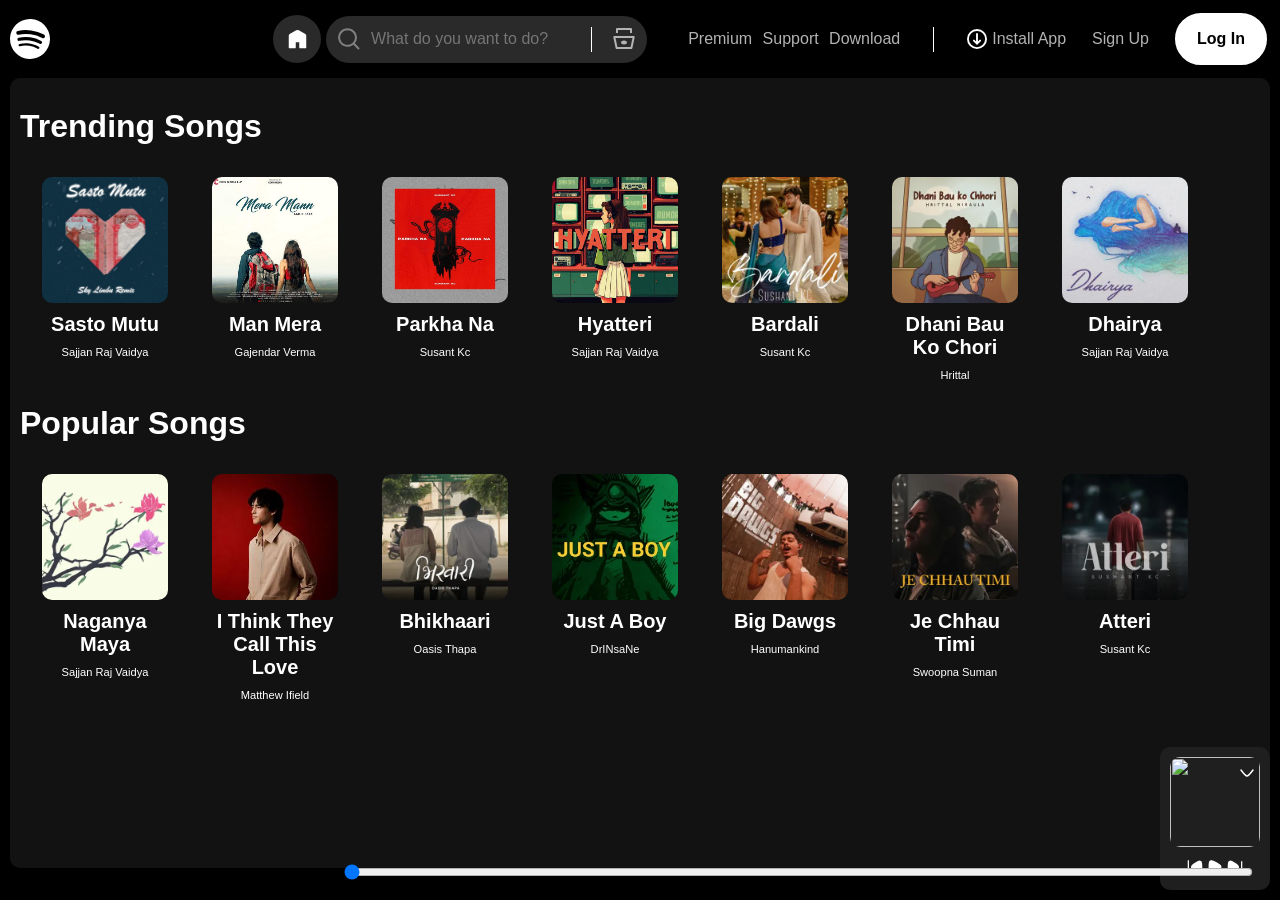
==== commit 8b09cf4c: "modified:   Spotify.css modified:   Spotify.js modified:   index.html" ====
--- a/index.html
+++ b/index.html
@@ -467,73 +467,177 @@
             </button>
           </div>
           <div class="controls">
-            <audio id="song"></audio>
+            <div class="dropdown">
+              <button class="drop">
+                <svg
+                  xmlns="http://www.w3.org/2000/svg"
+                  viewBox="0 0 24 24"
+                  width="40"
+                  height="40"
+                  color="currentColor"
+                  fill="none"
+                  stroke="currentColor"
+                  stroke-width="1.5"
+                  stroke-linecap="round"
+                  stroke-linejoin="round"
+                >
+                  <path
+                    d="M18 9.00005C18 9.00005 13.5811 15 12 15C10.4188 15 6 9 6 9"
+                  />
+                </svg>
+              </button>
+            </div>
+            <audio id="song" src="" preload="auto"></audio>
             <div class="player-img">
               <img src="" alt="" />
             </div>
-            <div class="playbar-btn">
-              <button class="previous media">
-                <svg
-                  xmlns="http://www.w3.org/2000/svg"
-                  viewBox="0 0 24 24"
-                  width="24"
-                  height="24"
-                  color="currentColor"
-                  fill="white"
-                  stroke="currentColor"
-                  stroke-width="1.5"
-                  stroke-linejoin="round"
-                >
-                  <path
-                    d="M8.06492 12.6258C8.31931 13.8374 9.67295 14.7077 12.3802 16.4481C15.3247 18.3411 16.797 19.2876 17.9895 18.9229C18.3934 18.7994 18.7654 18.5823 19.0777 18.2876C20 17.4178 20 15.6118 20 12C20 8.38816 20 6.58224 19.0777 5.71235C18.7654 5.41773 18.3934 5.20057 17.9895 5.07707C16.797 4.71243 15.3247 5.6589 12.3802 7.55186C9.67295 9.29233 8.31931 10.1626 8.06492 11.3742C7.97836 11.7865 7.97836 12.2135 8.06492 12.6258Z"
+            <div class="con-centre">
+              <div class="playbar-btn">
+                <button class="previous media">
+                  <svg
+                    xmlns="http://www.w3.org/2000/svg"
+                    viewBox="0 0 24 24"
+                    width="24"
+                    height="24"
+                    color="currentColor"
+                    fill="white"
+                    stroke="currentColor"
+                    stroke-width="1.5"
+                    stroke-linejoin="round"
+                  >
+                    <path
+                      d="M8.06492 12.6258C8.31931 13.8374 9.67295 14.7077 12.3802 16.4481C15.3247 18.3411 16.797 19.2876 17.9895 18.9229C18.3934 18.7994 18.7654 18.5823 19.0777 18.2876C20 17.4178 20 15.6118 20 12C20 8.38816 20 6.58224 19.0777 5.71235C18.7654 5.41773 18.3934 5.20057 17.9895 5.07707C16.797 4.71243 15.3247 5.6589 12.3802 7.55186C9.67295 9.29233 8.31931 10.1626 8.06492 11.3742C7.97836 11.7865 7.97836 12.2135 8.06492 12.6258Z"
+                    />
+                    <path d="M4 4L4 20" />
+                  </svg>
+                </button>
+                <button class="play media">
+                  <svg
+                    xmlns="http://www.w3.org/2000/svg"
+                    viewBox="0 0 24 24"
+                    width="24"
+                    height="24"
+                    color="currentColor"
+                    fill="white"
+                    stroke="currentColor"
+                    stroke-width="1.5"
+                    stroke-linejoin="round"
+                  >
+                    <path
+                      class="play-group"
+                      d="M18.8906 12.846C18.5371 14.189 16.8667 15.138 13.5257 17.0361C10.296 18.8709 8.6812 19.7884 7.37983 19.4196C6.8418 19.2671 6.35159 18.9776 5.95624 18.5787C5 17.6139 5 15.7426 5 12C5 8.2574 5 6.3861 5.95624 5.42132C6.35159 5.02245 6.8418 4.73288 7.37983 4.58042C8.6812 4.21165 10.296 5.12907 13.5257 6.96393C16.8667 8.86197 18.5371 9.811 18.8906 11.154C19.0365 11.7084 19.0365 12.2916 18.8906 12.846Z"
+                    />
+                    <g class="pause-group" style="display: none">
+                      <path
+                        d="M4 7C4 5.58579 4 4.87868 4.43934 4.43934C4.87868 4 5.58579 4 7 4C8.41421 4 9.12132 4 9.56066 4.43934C10 4.87868 10 5.58579 10 7V17C10 18.4142 10 19.1213 9.56066 19.5607C9.12132 20 8.41421 20 7 20C5.58579 20 4.87868 20 4.43934 19.5607C4 19.1213 4 18.4142 4 17V7Z"
+                      />
+                      <path
+                        d="M14 7C14 5.58579 14 4.87868 14.4393 4.43934C14.8787 4 15.5858 4 17 4C18.4142 4 19.1213 4 19.5607 4.43934C20 4.87868 20 5.58579 20 7V17C20 18.4142 20 19.1213 19.5607 19.5607C19.1213 20 18.4142 20 17 20C15.5858 20 14.8787 20 14.4393 19.5607C14 19.1213 14 18.4142 14 17V7Z"
+                      />
+                    </g>
+                  </svg>
+                </button>
+                <button class="next media">
+                  <svg
+                    xmlns="http://www.w3.org/2000/svg"
+                    viewBox="0 0 24 24"
+                    width="24"
+                    height="24"
+                    color="currentColor"
+                    fill="white"
+                    stroke="currentColor"
+                    stroke-width="1.5"
+                    stroke-linejoin="round"
+                  >
+                    <path
+                      d="M15.9351 12.6258C15.6807 13.8374 14.327 14.7077 11.6198 16.4481C8.67528 18.3411 7.20303 19.2876 6.01052 18.9229C5.60662 18.7994 5.23463 18.5823 4.92227 18.2876C4 17.4178 4 15.6118 4 12C4 8.38816 4 6.58224 4.92227 5.71235C5.23463 5.41773 5.60662 5.20057 6.01052 5.07707C7.20304 4.71243 8.67528 5.6589 11.6198 7.55186C14.327 9.29233 15.6807 10.1626 15.9351 11.3742C16.0216 11.7865 16.0216 12.2135 15.9351 12.6258Z"
+                    />
+                    <path d="M20 5V19" />
+                  </svg>
+                </button>
+
+                <div class="volume">
+                  <button id="volumn-btn">
+                    <svg
+                      id="high-vol"
+                      xmlns="http://www.w3.org/2000/svg"
+                      viewBox="0 0 24 24"
+                      width="24"
+                      height="24"
+                      color="currentColor"
+                      fill="none"
+                      stroke="currentColor"
+                      stroke-width="1.5"
+                      stroke-linecap="round"
+                      stroke-linejoin="round"
+                    >
+                      <path
+                        d="M14 14.8135V9.18646C14 6.04126 14 4.46866 13.0747 4.0773C12.1494 3.68593 11.0603 4.79793 8.88232 7.02192C7.75439 8.17365 7.11085 8.42869 5.50604 8.42869C4.10257 8.42869 3.40084 8.42869 2.89675 8.77262C1.85035 9.48655 2.00852 10.882 2.00852 12C2.00852 13.118 1.85035 14.5134 2.89675 15.2274C3.40084 15.5713 4.10257 15.5713 5.50604 15.5713C7.11085 15.5713 7.75439 15.8264 8.88232 16.9781C11.0603 19.2021 12.1494 20.3141 13.0747 19.9227C14 19.5313 14 17.9587 14 14.8135Z"
+                      />
+                      <path
+                        d="M17 9C17.6254 9.81968 18 10.8634 18 12C18 13.1366 17.6254 14.1803 17 15"
+                      />
+                      <path
+                        d="M20 7C21.2508 8.36613 22 10.1057 22 12C22 13.8943 21.2508 15.6339 20 17"
+                      />
+                    </svg>
+                    <svg
+                      id="low-vol"
+                      xmlns="http://www.w3.org/2000/svg"
+                      viewBox="0 0 24 24"
+                      width="24"
+                      height="24"
+                      color="currentColor"
+                      fill="none"
+                      stroke="currentColor"
+                      stroke-width="1.5"
+                      stroke-linecap="round"
+                      stroke-linejoin="round"
+                    >
+                      <path
+                        d="M19 9C19.6254 9.81968 20 10.8634 20 12C20 13.1366 19.6254 14.1803 19 15"
+                      />
+                      <path
+                        d="M16 14.8135V9.18646C16 6.04126 16 4.46866 15.0747 4.0773C14.1494 3.68593 13.0604 4.79793 10.8823 7.02192C9.7544 8.17365 9.11086 8.42869 7.50605 8.42869C6.10259 8.42869 5.40086 8.42869 4.89677 8.77262C3.85036 9.48655 4.00854 10.882 4.00854 12C4.00854 13.118 3.85036 14.5134 4.89677 15.2274C5.40086 15.5713 6.10259 15.5713 7.50605 15.5713C9.11086 15.5713 9.7544 15.8264 10.8823 16.9781C13.0604 19.2021 14.1494 20.3141 15.0747 19.9227C16 19.5313 16 17.9587 16 14.8135Z"
+                      />
+                    </svg>
+                    <svg
+                      id="mute-vol"
+                      xmlns="http://www.w3.org/2000/svg"
+                      viewBox="0 0 24 24"
+                      width="24"
+                      height="24"
+                      color="currentColor"
+                      fill="none"
+                      stroke="currentColor"
+                      stroke-width="1.5"
+                      stroke-linecap="round"
+                      stroke-linejoin="round"
+                    >
+                      <path
+                        d="M14 14.8135V9.18646C14 6.04126 14 4.46866 13.0747 4.0773C12.1494 3.68593 11.0603 4.79793 8.88232 7.02192C7.75439 8.17365 7.11085 8.42869 5.50604 8.42869C4.10257 8.42869 3.40084 8.42869 2.89675 8.77262C1.85035 9.48655 2.00852 10.882 2.00852 12C2.00852 13.118 1.85035 14.5134 2.89675 15.2274C3.40084 15.5713 4.10257 15.5713 5.50604 15.5713C7.11085 15.5713 7.75439 15.8264 8.88232 16.9781C11.0603 19.2021 12.1494 20.3141 13.0747 19.9227C14 19.5313 14 17.9587 14 14.8135Z"
+                      />
+                      <path d="M18 10L22 14M18 14L22 10" />
+                    </svg>
+                    <input
+                      type="range"
+                      id="volume-range"
+                      min="0"
+                      max="100"
+                      value="100"
+                    />
+                  </button>
+                </div>
+                <div class="seek">
+                  <input
+                    type="range"
+                    id="seekbar"
+                    value="0"
+                    min="0"
+                    max="100"
                   />
-                  <path d="M4 4L4 20" />
-                </svg>
-              </button>
-              <button class="play media">
-                <svg
-                  xmlns="http://www.w3.org/2000/svg"
-                  viewBox="0 0 24 24"
-                  width="24"
-                  height="24"
-                  color="currentColor"
-                  fill="white"
-                  stroke="currentColor"
-                  stroke-width="1.5"
-                  stroke-linejoin="round"
-                >
-                  <path
-                    id="play-group"
-                    d="M18.8906 12.846C18.5371 14.189 16.8667 15.138 13.5257 17.0361C10.296 18.8709 8.6812 19.7884 7.37983 19.4196C6.8418 19.2671 6.35159 18.9776 5.95624 18.5787C5 17.6139 5 15.7426 5 12C5 8.2574 5 6.3861 5.95624 5.42132C6.35159 5.02245 6.8418 4.73288 7.37983 4.58042C8.6812 4.21165 10.296 5.12907 13.5257 6.96393C16.8667 8.86197 18.5371 9.811 18.8906 11.154C19.0365 11.7084 19.0365 12.2916 18.8906 12.846Z"
-                  />
-                  <g id="pause-group" style="display: none">
-                    <path
-                      d="M4 7C4 5.58579 4 4.87868 4.43934 4.43934C4.87868 4 5.58579 4 7 4C8.41421 4 9.12132 4 9.56066 4.43934C10 4.87868 10 5.58579 10 7V17C10 18.4142 10 19.1213 9.56066 19.5607C9.12132 20 8.41421 20 7 20C5.58579 20 4.87868 20 4.43934 19.5607C4 19.1213 4 18.4142 4 17V7Z"
-                    />
-                    <path
-                      d="M14 7C14 5.58579 14 4.87868 14.4393 4.43934C14.8787 4 15.5858 4 17 4C18.4142 4 19.1213 4 19.5607 4.43934C20 4.87868 20 5.58579 20 7V17C20 18.4142 20 19.1213 19.5607 19.5607C19.1213 20 18.4142 20 17 20C15.5858 20 14.8787 20 14.4393 19.5607C14 19.1213 14 18.4142 14 17V7Z"
-                    />
-                  </g>
-                </svg>
-              </button>
-              <button class="next media">
-                <svg
-                  xmlns="http://www.w3.org/2000/svg"
-                  viewBox="0 0 24 24"
-                  width="24"
-                  height="24"
-                  color="currentColor"
-                  fill="white"
-                  stroke="currentColor"
-                  stroke-width="1.5"
-                  stroke-linejoin="round"
-                >
-                  <path
-                    d="M15.9351 12.6258C15.6807 13.8374 14.327 14.7077 11.6198 16.4481C8.67528 18.3411 7.20303 19.2876 6.01052 18.9229C5.60662 18.7994 5.23463 18.5823 4.92227 18.2876C4 17.4178 4 15.6118 4 12C4 8.38816 4 6.58224 4.92227 5.71235C5.23463 5.41773 5.60662 5.20057 6.01052 5.07707C7.20304 4.71243 8.67528 5.6589 11.6198 7.55186C14.327 9.29233 15.6807 10.1626 15.9351 11.3742C16.0216 11.7865 16.0216 12.2135 15.9351 12.6258Z"
-                  />
-                  <path d="M20 5V19" />
-                </svg>
-              </button>
+                </div>
+              </div>
             </div>
           </div>
         </div>
--- a/Spotify.css
+++ b/Spotify.css
@@ -395,10 +395,33 @@
   justify-content: center;
   border-radius: 10px;
   height: 100px;
-  padding: 10px;
+  padding: 0;
   margin: 10px;
   width: 77.5%;
   display: none;
+}
+.controls .dropdown {
+  position: absolute;
+  top: 6px;
+  right: 6px;
+  z-index: 20;
+}
+.drop {
+  background-color: transparent;
+  border: none;
+  position: absolute;
+  top: 0;
+  right: 0;
+  width: 34px;
+  height: 34px;
+  margin: 0;
+  padding: 0;
+  cursor: pointer;
+}
+.drop svg {
+  width: 100%;
+  height: 100%;
+  display: block;
 }
 .media {
   background-color: transparent;
@@ -414,19 +437,56 @@
   height: 90px;
   border-radius: 10px;
 }
+
+.playbar-container {
+  display: flex;
+  align-items: center;
+  width: 100%;
+}
 .player-img {
   display: flex;
   justify-content: flex-start;
-  align-items: center;
+  flex: 2;
+  margin-top: 0;
+  margin: 0;
 }
 .playbar-btn {
   display: flex;
+  flex: 1;
+  justify-content: center;
+  align-items: center;
+}
+.volume {
+  display: flex;
   flex: 2;
-  align-items: center;
-  justify-content: center;
+  justify-content: flex-end;
+  align-items: center;
+  margin-right: 20px;
+  margin-bottom: 20px;
+}
+#seekbar {
+  position: absolute;
+  width: 71vw;
+  right: 17px;
+  bottom: 10px;
+}
+
+.drop {
+  background-color: transparent;
+  border: none;
+  position: absolute;
+  top: 0;
+  right: 0px;
+  color: white;
+  height: 40px;
+  margin: 0;
+  padding: 5px;
 }
 
 @media (max-width: 1786px) {
+  .volume {
+    display: none;
+  }
   .left {
     position: absolute;
     left: -100%;
@@ -473,8 +533,8 @@
     border-radius: 10px;
     padding: 10px;
     gap: 10px;
-    display: none;
-  }
+  }
+
   .media svg {
     width: 20px;
     height: 20px;
@@ -501,6 +561,10 @@
     bottom: 30%;
     right: 30px;
   }
+
+  .mediaplayer.active {
+    transform: translateY(0); /* slide up animation */
+  }
   .right {
     display: flex;
     align-items: center;
@@ -524,8 +588,102 @@
   .links {
     display: none;
   }
+  .controls {
+    width: 100%;
+    height: 100%;
+    padding: 0;
+    margin: 0;
+    display: none;
+    background: linear-gradient(to bottom, #1a1a1a, #121212, #000000);
+  }
+  .player-img {
+    height: 60%;
+    width: 100%;
+    display: flex;
+    align-items: center;
+    justify-content: center;
+  }
+
+  .player-img img {
+    width: 300px;
+    height: 300px;
+  }
+  .con-centre {
+    position: relative;
+    width: 100%;
+    height: 40%;
+    display: flex;
+    align-items: center;
+    justify-content: center;
+    flex-direction: column;
+  }
+  .volume {
+    display: none;
+  }
+  .seek {
+    display: flex;
+    justify-content: center;
+    align-items: center;
+    width: 100%;
+    height: fit-content;
+  }
+  #seekbar {
+    width: fit-content;
+    position: absolute;
+    width: 90vw;
+    top: 25px;
+    bottom: auto;
+    left: 14px;
+    right: 10px;
+  }
+  playbar-btn {
+    display: flex;
+    justify-content: center;
+    align-items: center;
+    width: 100%;
+    height: fit-content;
+  }
+  .media svg {
+    width: 50px;
+    height: 50px;
+  }
+  .controls.active {
+    position: fixed;
+    bottom: 0;
+    right: 0;
+    background-color: #1f1f1f;
+    width: fit-content;
+    height: fit-content;
+    display: flex;
+    justify-content: center;
+    align-items: flex-start;
+    flex-direction: column;
+    border-radius: 10px;
+    padding: 0;
+    gap: 0;
+  }
+  .small svg {
+    width: 20px;
+    height: 20px;
+  }
+  .play_img img {
+    width: 90px;
+    height: 90px;
+    margin: 10PX;
+    border-radius: 10px;
+  }
+  .drop.active{
+    position:absolute;
+    right: 0;
+    top: 0;
+    width: 30px;
+    height: 30px;
+  }
 }
 @media (max-width: 1230px) {
+  .volume {
+    display: none;
+  }
   .navbar {
     position: relative;
   }
@@ -561,9 +719,9 @@
     height: 100%;
     border: 2px solid #f6f6f6;
   }
-  .links.active{
+  .links.active {
     right: 0;
-  }  
+  }
   .hamburger {
     display: flex;
     align-items: center;
@@ -574,3 +732,6 @@
     display: none;
   }
 }
+.hidden {
+  display: none;
+}
